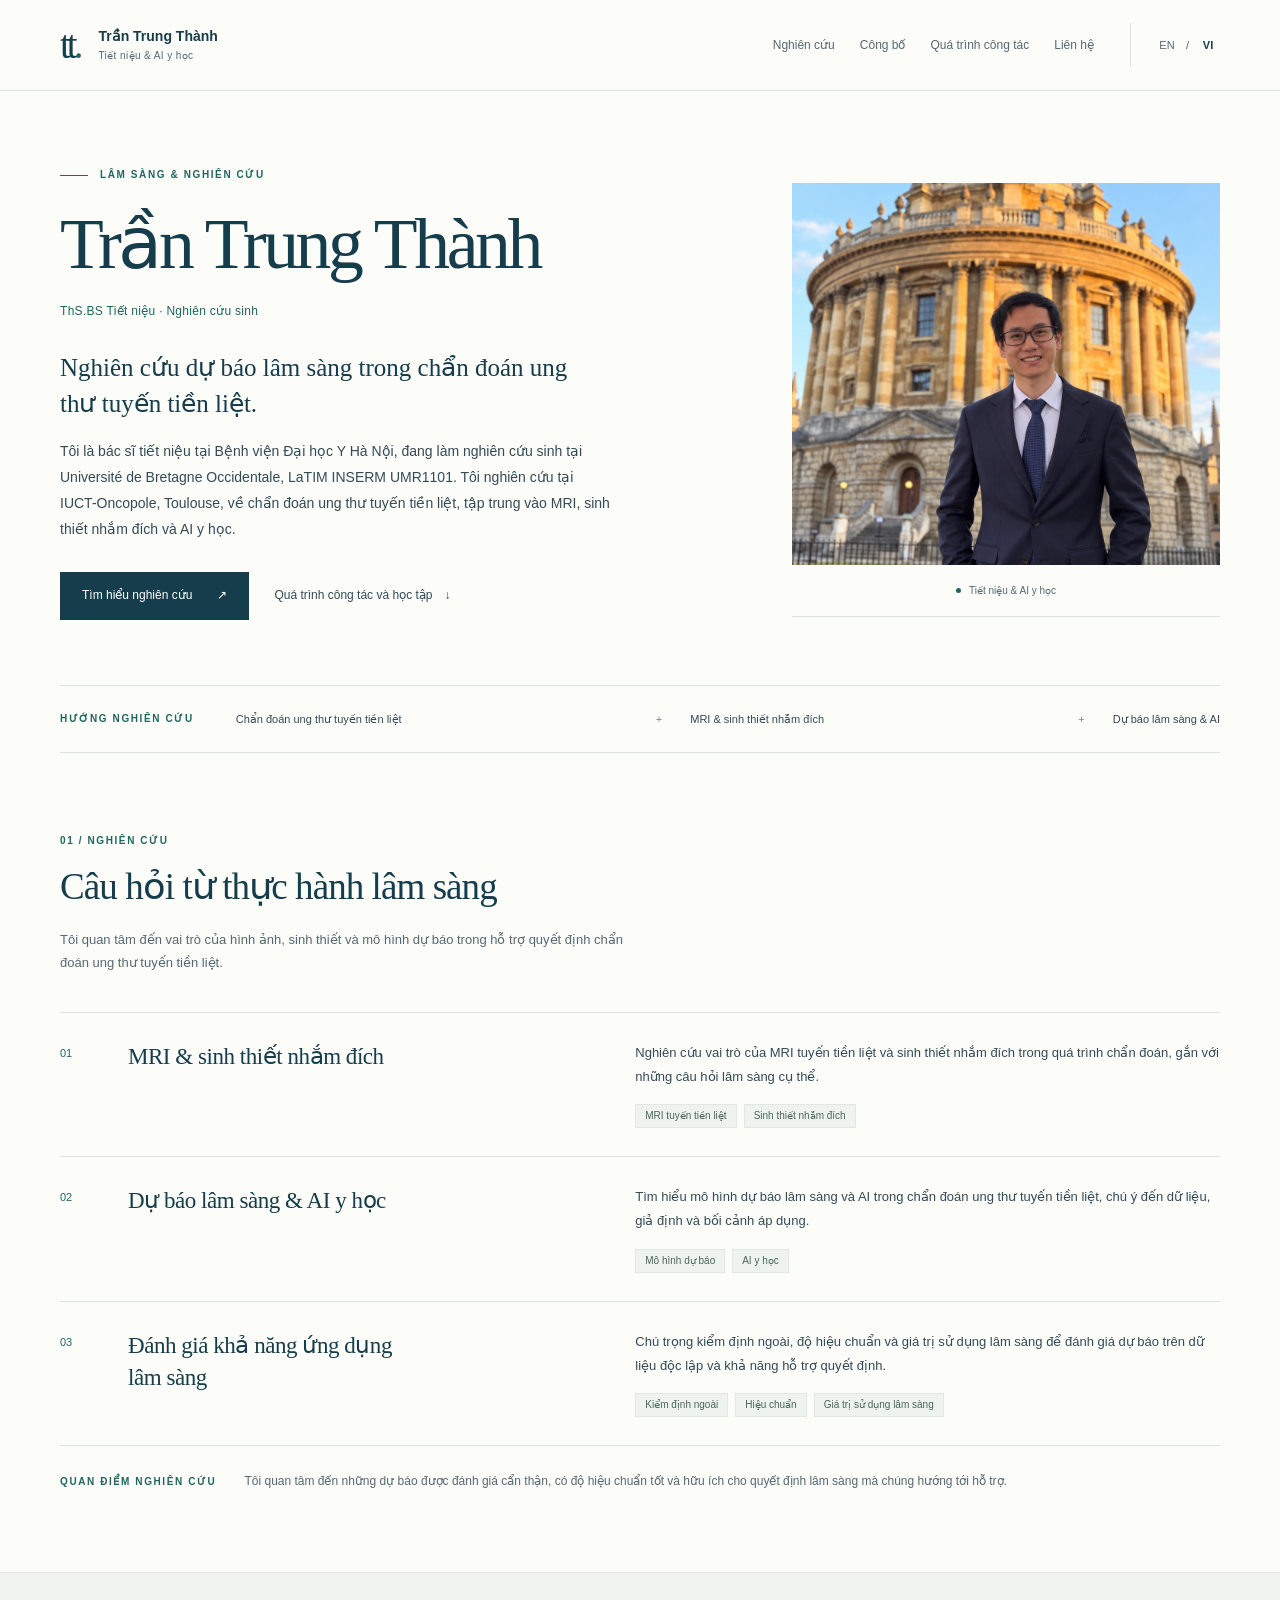
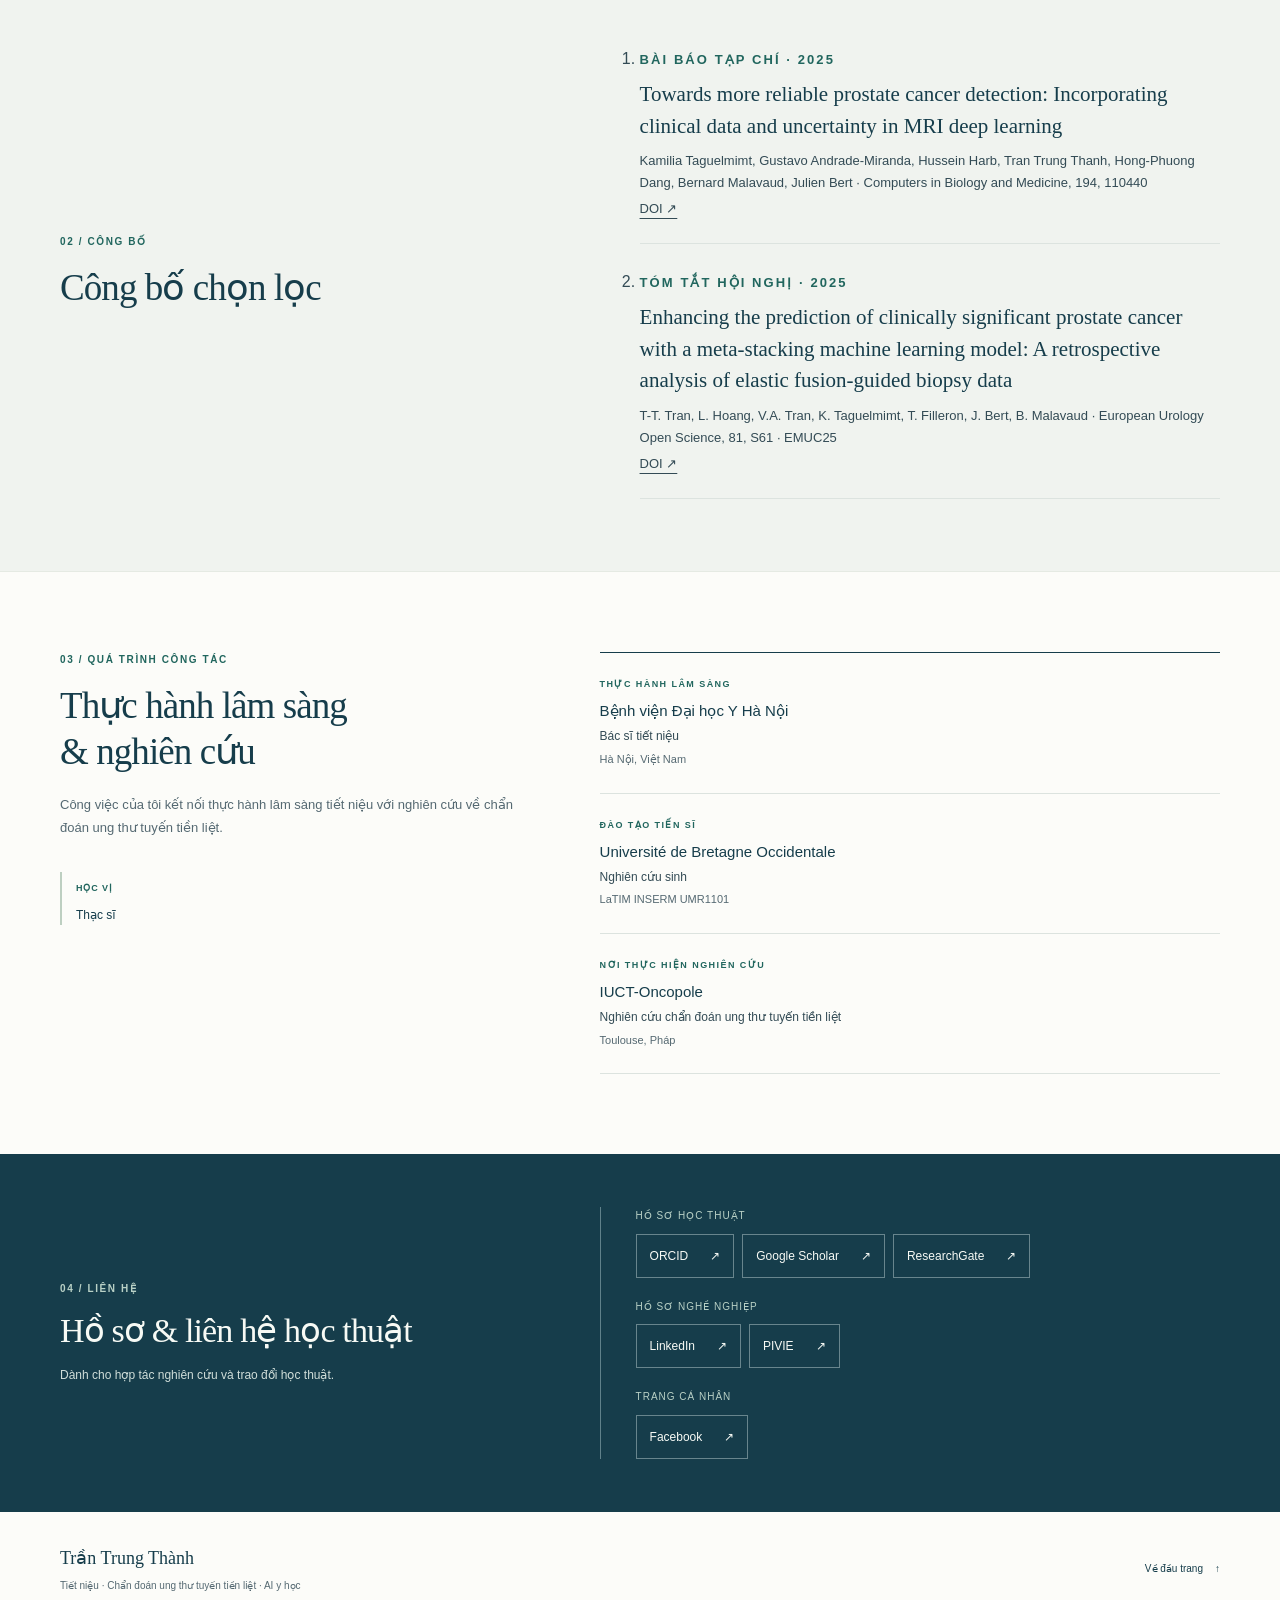
==== vi/index.html @ 00b3a968 "Publish academic profile in English and Vietnamese" ====
<!doctype html>
<html lang="vi">
<head>
  <meta charset="utf-8">
  <meta name="viewport" content="width=device-width, initial-scale=1">
  <meta name="color-scheme" content="light">
  <meta name="theme-color" content="#163d4b">
  <title>Trần Trung Thành | Tiết niệu &amp; AI y học</title>
  <meta name="description" content="Trần Trung Thành, bác sĩ tiết niệu và nghiên cứu sinh, nghiên cứu chẩn đoán ung thư tuyến tiền liệt, MRI, sinh thiết nhắm đích, mô hình dự báo và AI y học.">
  <meta name="robots" content="index, follow">
  <meta property="og:type" content="website">
  <meta property="og:title" content="Trần Trung Thành | Tiết niệu &amp; AI y học">
  <meta property="og:description" content="Trần Trung Thành, bác sĩ tiết niệu và nghiên cứu sinh, nghiên cứu chẩn đoán ung thư tuyến tiền liệt, MRI, sinh thiết nhắm đích, mô hình dự báo và AI y học.">
  <meta property="og:locale" content="vi_VN">
  <link rel="canonical" href="https://chmgyw97cg-cloud.github.io/vi/"><meta property="og:url" content="https://chmgyw97cg-cloud.github.io/vi/">
  <link rel="alternate" hreflang="en" href="https://chmgyw97cg-cloud.github.io/">
  <link rel="alternate" hreflang="vi" href="https://chmgyw97cg-cloud.github.io/vi/">
  <link rel="alternate" hreflang="x-default" href="https://chmgyw97cg-cloud.github.io/">
  <link rel="icon" type="image/svg+xml" href="../assets/favicon.svg">
  <link rel="stylesheet" href="../assets/styles.css">
  <script src="../assets/site.js" defer></script>
</head>
<body id="top">
  <a class="skip-link" href="#main">Đến nội dung chính</a>
  
  <header class="site-header">
    <div class="header-inner wrap">
      <a class="brand" href="#top" aria-label="Trần Trung Thành">
        <span class="brand-mark" aria-hidden="true">tt<span>.</span></span>
        <span class="brand-copy"><span class="brand-name">Trần Trung Thành</span><span class="brand-field">Tiết niệu &amp; AI y học</span></span>
      </a>
      <nav class="main-nav" aria-label="Điều hướng chính"><a href="#research">Nghiên cứu</a><a href="#publications">Công bố</a><a href="#background">Quá trình công tác</a><a href="#contact">Liên hệ</a></nav>
      <nav class="language-switch" aria-label="Ngôn ngữ">
        <a href="../index.html" lang="en" hreflang="en" >EN</a>
        <span aria-hidden="true">/</span>
        <a href="./index.html" lang="vi" hreflang="vi" aria-current="page">VI</a>
      </nav>
    </div>
  </header>
  <main id="main" tabindex="-1">
    <section class="hero wrap" aria-labelledby="profile-name">
      <div class="hero-copy">
        <p class="eyebrow"><span class="small-rule" aria-hidden="true"></span>LÂM SÀNG &amp; NGHIÊN CỨU</p>
        <h1 id="profile-name">Trần Trung Thành</h1>
        <p class="hero-role">ThS.BS Tiết niệu · Nghiên cứu sinh</p>
        <p class="hero-headline">Nghiên cứu dự báo lâm sàng trong chẩn đoán ung thư tuyến tiền liệt.</p>
        <p class="hero-intro">Tôi là bác sĩ tiết niệu tại Bệnh viện Đại học Y Hà Nội, đang làm nghiên cứu sinh tại Université de Bretagne Occidentale, LaTIM INSERM UMR1101. Tôi nghiên cứu tại IUCT-Oncopole, Toulouse, về chẩn đoán ung thư tuyến tiền liệt, tập trung vào MRI, sinh thiết nhắm đích và AI y học.</p>
        <div class="hero-actions">
          <a class="button button-primary" href="#research">Tìm hiểu nghiên cứu <span aria-hidden="true">↗</span></a>
          <a class="text-link" href="#background">Quá trình công tác và học tập <span aria-hidden="true">↓</span></a>
        </div>
      </div>
      <aside class="profile-panel" aria-label="Chân dung Trần Trung Thành">
        <img class="portrait-photo" src="../assets/trung-thanh-tran-portrait.jpg" alt="Chân dung Trần Trung Thành" width="600" height="536">
        <div class="profile-panel-footer"><span class="status-dot" aria-hidden="true"></span><span>Tiết niệu &amp; AI y học</span></div>
        
      </aside>
    </section>
    <div class="focus-strip wrap">
      <p class="eyebrow">HƯỚNG NGHIÊN CỨU</p>
      <ul><li>Chẩn đoán ung thư tuyến tiền liệt</li><li>MRI &amp; sinh thiết nhắm đích</li><li>Dự báo lâm sàng &amp; AI</li></ul>
    </div>
    <section class="section research-section wrap" id="research" aria-labelledby="research-title">
      <div class="section-heading">
        <p class="eyebrow">01 / NGHIÊN CỨU</p>
        <h2 id="research-title">Câu hỏi từ thực hành lâm sàng</h2>
        <p class="section-intro">Tôi quan tâm đến vai trò của hình ảnh, sinh thiết và mô hình dự báo trong hỗ trợ quyết định chẩn đoán ung thư tuyến tiền liệt.</p>
      </div>
      <div class="research-list"><article class="research-item"><span class="research-number" aria-hidden="true">01</span><h3>MRI &amp; sinh thiết nhắm đích</h3><div class="research-body"><p>Nghiên cứu vai trò của MRI tuyến tiền liệt và sinh thiết nhắm đích trong quá trình chẩn đoán, gắn với những câu hỏi lâm sàng cụ thể.</p><ul class="tags"><li>MRI tuyến tiền liệt</li><li>Sinh thiết nhắm đích</li></ul></div></article><article class="research-item"><span class="research-number" aria-hidden="true">02</span><h3>Dự báo lâm sàng &amp; AI y học</h3><div class="research-body"><p>Tìm hiểu mô hình dự báo lâm sàng và AI trong chẩn đoán ung thư tuyến tiền liệt, chú ý đến dữ liệu, giả định và bối cảnh áp dụng.</p><ul class="tags"><li>Mô hình dự báo</li><li>AI y học</li></ul></div></article><article class="research-item"><span class="research-number" aria-hidden="true">03</span><h3>Đánh giá khả năng ứng dụng lâm sàng</h3><div class="research-body"><p>Chú trọng kiểm định ngoài, độ hiệu chuẩn và giá trị sử dụng lâm sàng để đánh giá dự báo trên dữ liệu độc lập và khả năng hỗ trợ quyết định.</p><ul class="tags"><li>Kiểm định ngoài</li><li>Hiệu chuẩn</li><li>Giá trị sử dụng lâm sàng</li></ul></div></article></div>
      <div class="research-principle"><span class="eyebrow">Quan điểm nghiên cứu</span><p>Tôi quan tâm đến những dự báo được đánh giá cẩn thận, có độ hiệu chuẩn tốt và hữu ích cho quyết định lâm sàng mà chúng hướng tới hỗ trợ.</p></div>
    </section>
    <section class="publications-section" id="publications" aria-labelledby="publications-title"><div class="publications-inner wrap"><div class="section-heading"><p class="eyebrow">02 / CÔNG BỐ</p><h2 id="publications-title">Công bố chọn lọc</h2></div><ol class="publication-list"><li><p class="eyebrow">Bài báo tạp chí · 2025</p><h3>Towards more reliable prostate cancer detection: Incorporating clinical data and uncertainty in MRI deep learning</h3><p>Kamilia Taguelmimt, Gustavo Andrade-Miranda, Hussein Harb, Tran Trung Thanh, Hong-Phuong Dang, Bernard Malavaud, Julien Bert · Computers in Biology and Medicine, 194, 110440</p><a href="https://doi.org/10.1016/j.compbiomed.2025.110440">DOI ↗</a></li><li><p class="eyebrow">Tóm tắt hội nghị · 2025</p><h3>Enhancing the prediction of clinically significant prostate cancer with a meta-stacking machine learning model: A retrospective analysis of elastic fusion-guided biopsy data</h3><p>T-T. Tran, L. Hoang, V.A. Tran, K. Taguelmimt, T. Filleron, J. Bert, B. Malavaud · European Urology Open Science, 81, S61 · EMUC25</p><a href="https://doi.org/10.1016/S2666-1683(25)01492-2">DOI ↗</a></li></ol></div></section>
    <section class="section background-section wrap" id="background" aria-labelledby="background-title">
      <div class="section-heading">
        <p class="eyebrow">03 / QUÁ TRÌNH CÔNG TÁC</p>
        <h2 id="background-title">Thực hành lâm sàng &amp; nghiên cứu</h2>
        <p class="section-intro">Công việc của tôi kết nối thực hành lâm sàng tiết niệu với nghiên cứu về chẩn đoán ung thư tuyến tiền liệt.</p>
        <div class="qualification"><span class="eyebrow">Học vị</span><p>Thạc sĩ</p></div>
      </div>
      <div class="background-list"><article class="background-item"><p class="eyebrow">Thực hành lâm sàng</p><h3>Bệnh viện Đại học Y Hà Nội</h3><p class="background-role">Bác sĩ tiết niệu</p><p class="background-detail">Hà Nội, Việt Nam</p></article><article class="background-item"><p class="eyebrow">Đào tạo tiến sĩ</p><h3>Université de Bretagne Occidentale</h3><p class="background-role">Nghiên cứu sinh</p><p class="background-detail">LaTIM INSERM UMR1101</p></article><article class="background-item"><p class="eyebrow">Nơi thực hiện nghiên cứu</p><h3>IUCT-Oncopole</h3><p class="background-role">Nghiên cứu chẩn đoán ung thư tuyến tiền liệt</p><p class="background-detail">Toulouse, Pháp</p></article></div>
      
    </section>
    <section class="contact-section" id="contact" aria-labelledby="contact-title"><div class="contact-inner wrap"><div><p class="eyebrow">04 / LIÊN HỆ</p><h2 id="contact-title">Hồ sơ &amp; liên hệ học thuật</h2><p class="contact-intro">Dành cho hợp tác nghiên cứu và trao đổi học thuật.</p></div><div class="contact-content"><div class="profile-group"><p class="contact-label">Hồ sơ học thuật</p><ul class="profile-links"><li><a href="https://orcid.org/0000-0001-6685-1658" target="_blank" rel="noopener noreferrer" aria-label="ORCID (mở trong thẻ mới)"><span>ORCID</span><span aria-hidden="true">↗</span></a></li><li><a href="https://scholar.google.com/citations?user=FmFEIpkAAAAJ&amp;hl=vi" target="_blank" rel="noopener noreferrer" aria-label="Google Scholar (mở trong thẻ mới)"><span>Google Scholar</span><span aria-hidden="true">↗</span></a></li><li><a href="https://www.researchgate.net/profile/Trung-Thanh-Tran-2" target="_blank" rel="noopener noreferrer" aria-label="ResearchGate (mở trong thẻ mới)"><span>ResearchGate</span><span aria-hidden="true">↗</span></a></li></ul></div><div class="profile-group"><p class="contact-label">Hồ sơ nghề nghiệp</p><ul class="profile-links"><li><a href="https://www.linkedin.com/in/trung-thanh-tran-47277a79" target="_blank" rel="noopener noreferrer" aria-label="LinkedIn (mở trong thẻ mới)"><span>LinkedIn</span><span aria-hidden="true">↗</span></a></li><li><a href="https://pivie.com.vn/bs-tran-trung-thanh.htm" target="_blank" rel="noopener noreferrer" aria-label="PIVIE (mở trong thẻ mới)"><span>PIVIE</span><span aria-hidden="true">↗</span></a></li></ul></div><div class="profile-group"><p class="contact-label">Trang cá nhân</p><ul class="profile-links"><li><a href="https://www.facebook.com/tran.t.thanh.16/" target="_blank" rel="noopener noreferrer" aria-label="Facebook (mở trong thẻ mới)"><span>Facebook</span><span aria-hidden="true">↗</span></a></li></ul></div></div></div></section>
  </main>
  <footer class="site-footer wrap">
    <div><p class="footer-name">Trần Trung Thành</p><p class="footer-description">Tiết niệu · Chẩn đoán ung thư tuyến tiền liệt · AI y học</p></div>
    <div class="footer-end"><a class="back-to-top" href="#top">Về đầu trang <span aria-hidden="true">↑</span></a></div>
  </footer>
</body>
</html>
---- assets/styles.css ----
@charset "UTF-8";

:root {
  --ink: #163d4b;
  --text: #334b55;
  --muted: #556972;
  --accent: #21665e;
  --paper: #fcfcf9;
  --mist: #eff3ef;
  --line: #dce3df;
  --serif: Georgia, "Times New Roman", serif;
  --sans: -apple-system, BlinkMacSystemFont, "Segoe UI", Arial, sans-serif;
  --wrap: 1160px;
}

*, *::before, *::after { box-sizing: border-box; }
html { scroll-behavior: smooth; scroll-padding-top: 112px; }
body { margin: 0; background: var(--paper); color: var(--text); font: 16px/1.7 var(--sans); -webkit-font-smoothing: antialiased; }
a { color: inherit; text-underline-offset: 5px; }
a:hover { color: var(--accent); }
button, a { -webkit-tap-highlight-color: transparent; }
a:focus-visible, button:focus-visible, [tabindex]:focus-visible { outline: 3px solid #a06016; outline-offset: 5px; border-radius: 2px; }
::selection { background: #d6e5dd; color: var(--ink); }
img { display: block; width: 100%; height: auto; }
ul { margin: 0; padding: 0; list-style: none; }
h1, h2, h3, p, figure { margin: 0; }
h1, h2, h3 { color: var(--ink); font-weight: 400; }
.wrap { width: min(calc(100% - 96px), var(--wrap)); margin-inline: auto; }
.skip-link { position: fixed; top: 12px; left: 16px; z-index: 20; transform: translateY(-180%); padding: 10px 18px; background: var(--ink); color: #fff; }
.skip-link:focus { transform: translateY(0); }
.draft-banner { display: flex; justify-content: center; align-items: center; flex-wrap: wrap; gap: 4px 14px; padding: 7px 24px; background: #eaf0eb; color: #40564d; font-size: 11px; line-height: 1.6; letter-spacing: .025em; text-align: center; }
.draft-banner strong { font-size: 10px; letter-spacing: .1em; text-transform: uppercase; }
.draft-banner strong::before { content: ""; display: inline-block; width: 5px; height: 5px; margin-right: 8px; border-radius: 50%; background: #557866; vertical-align: 2px; }
.site-header { position: sticky; top: 0; z-index: 10; border-bottom: 1px solid var(--line); background: rgb(252 252 249 / 97%); }
.header-inner { display: flex; align-items: center; min-height: 90px; gap: 36px; }
.brand { display: inline-flex; align-items: center; gap: 14px; margin-right: auto; text-decoration: none; }
.brand-mark { font: 39px/.95 var(--serif); letter-spacing: -4px; color: var(--ink); padding-right: 5px; }
.brand-mark span { color: var(--accent); }
.brand-copy { display: flex; flex-direction: column; }
.brand-name { color: var(--ink); font-size: 14px; font-weight: 600; line-height: 1.5; }
.brand-field { color: var(--muted); font-size: 10px; letter-spacing: .04em; }
.main-nav { display: flex; align-items: center; gap: 25px; }
.main-nav a { padding-block: 12px; text-decoration: none; font-size: 12px; color: var(--muted); }
.main-nav a:hover, .main-nav a[aria-current] { color: var(--ink); text-decoration: underline; text-decoration-color: var(--accent); text-decoration-thickness: 2px; text-underline-offset: 8px; }
.language-switch { display: flex; align-items: center; gap: 7px; padding-left: 24px; border-left: 1px solid var(--line); font-size: 11px; color: var(--muted); }
.language-switch a { display: inline-flex; align-items: center; min-width: 24px; min-height: 44px; justify-content: center; text-decoration: none; }
.language-switch a[aria-current] { color: var(--ink); font-weight: 700; }
.language-switch a:hover { text-decoration: underline; }
.hero { display: grid; grid-template-columns: 1.5fr 1fr; gap: 90px; align-items: center; padding-top: 76px; padding-bottom: 65px; }
.eyebrow { font-size: 10px; line-height: 1.6; font-weight: 600; letter-spacing: .16em; text-transform: uppercase; color: var(--accent); }
.hero .eyebrow { display: flex; align-items: center; gap: 12px; }
.small-rule { display: inline-block; width: 28px; height: 1px; background: var(--accent); }
h1 { font-family: var(--serif); font-size: clamp(48px, 5.6vw, 76px); line-height: 1.16; letter-spacing: -.047em; margin-top: 20px; max-width: 620px; }
.hero-role { margin-top: 15px; font-size: 12px; font-weight: 500; color: var(--accent); letter-spacing: .025em; }
.hero-headline { margin-top: 28px; color: var(--ink); font: 25px/1.45 var(--serif); max-width: 510px; }
.hero-intro { margin-top: 17px; max-width: 550px; font-size: 14px; line-height: 1.85; }
.hero-actions { display: flex; flex-wrap: wrap; align-items: center; gap: 18px 25px; margin-top: 29px; }
.button { display: inline-flex; align-items: center; justify-content: center; gap: 25px; min-height: 48px; padding: 10px 21px; text-decoration: none; font-size: 12px; font-weight: 500; border: 1px solid var(--ink); }
.button-primary { color: #fff; background: var(--ink); }
.button-primary:hover { color: #fff; background: #245363; }
.text-link { display: inline-flex; align-items: center; gap: 12px; min-height: 44px; font-size: 12px; text-decoration: none; }
.text-link:hover { text-decoration: underline; }
.profile-panel { align-self: center; position: relative; padding-top: 14px; }
.portrait-placeholder { display: flex; min-height: 344px; flex-direction: column; justify-content: center; align-items: center; position: relative; background: #edf1eb; border: 1px solid #e2e8df; text-align: center; padding: 34px 30px; }
.portrait-placeholder::before, .portrait-placeholder::after { content: ""; position: absolute; width: 32px; height: 32px; border-color: #b8c8bd; border-style: solid; }
.portrait-placeholder::before { top: 19px; left: 19px; border-width: 1px 0 0 1px; }
.portrait-placeholder::after { bottom: 19px; right: 19px; border-width: 0 1px 1px 0; }
.portrait-initials { color: #526b5c; font: italic 66px/1.1 var(--serif); letter-spacing: -7px; margin: 15px 0 31px; padding-right: 7px; }
.portrait-title { color: #52665a; font-size: 11px; letter-spacing: .06em; }
.portrait-note { max-width: 220px; font-size: 10px; color: #596e60; line-height: 1.7; margin-top: 6px; }
.portrait-photo { width: 100%; aspect-ratio: 1.12; object-fit: cover; object-position: 50% 80%; }
.profile-panel-footer { display: flex; align-items: center; justify-content: center; gap: 8px; border-bottom: 1px solid var(--line); padding: 17px 8px; font-size: 10px; color: var(--muted); }
.status-dot { height: 5px; width: 5px; background: var(--accent); border-radius: 50%; flex-shrink: 0; }
.cv-status { text-align: center; color: var(--muted); font-size: 10px; margin-top: 13px; }
.cv-download { display: flex; justify-content: center; font-size: 12px; padding: 12px; }
.focus-strip { display: flex; align-items: center; gap: 42px; padding-block: 24px; border-top: 1px solid var(--line); border-bottom: 1px solid var(--line); }
.focus-strip > p { flex-shrink: 0; }
.focus-strip ul { display: flex; flex: 1; justify-content: space-between; align-items: center; gap: 20px; }
.focus-strip li { font-size: 11px; color: var(--text); }
.focus-strip li + li::before { content: "+"; color: #758d83; margin-right: 28px; font-weight: 400; }
.section { padding-top: 80px; padding-bottom: 80px; }
.section-heading h2 { font: 37px/1.25 var(--serif); letter-spacing: -.025em; margin-top: 15px; max-width: 530px; }
.section-intro { margin-top: 17px; font-size: 13px; line-height: 1.8; max-width: 580px; color: var(--muted); }
.research-list { margin-top: 38px; border-top: 1px solid var(--line); }
.research-item { display: grid; grid-template-columns: 48px 1fr 1.2fr; gap: 20px; border-bottom: 1px solid var(--line); padding: 28px 0; }
.research-number { color: var(--accent); font-size: 11px; font-weight: 500; padding-top: 3px; }
.research-item h3 { font: 23px/1.4 var(--serif); letter-spacing: -.02em; max-width: 275px; }
.research-item p { font-size: 13px; line-height: 1.85; }
.tags { display: flex; flex-wrap: wrap; gap: 7px; margin-top: 15px; }
.tags li { color: #4a665a; background: var(--mist); border: 1px solid #e1e8e1; padding: 3px 9px; font-size: 10px; line-height: 1.6; }
.research-principle { display: flex; gap: 28px; align-items: baseline; padding-top: 25px; }
.research-principle span { flex-shrink: 0; }
.research-principle p { color: var(--muted); font-size: 12px; line-height: 1.8; }
.publications-section { background: #f0f3ef; border-top: 1px solid #e5eae3; border-bottom: 1px solid #e5eae3; }
.publications-inner { display: grid; grid-template-columns: 1fr 1.35fr; gap: 80px; padding-block: 56px; align-items: center; }
.publication-pending { border-left: 1px solid #cbd6cd; padding-left: 35px; }
.publication-pending h3 { font-size: 14px; font-weight: 600; }
.publication-pending p { color: #52655a; font-size: 12px; margin-top: 11px; line-height: 1.85; }
.publication-pending .publication-note { font-size: 10px; margin-top: 12px; color: #52655a; }
.publication-list { display: flex; flex-direction: column; gap: 24px; }
.publication-list li { border-bottom: 1px solid var(--line); padding-bottom: 22px; }
.publication-list h3 { font: 21px/1.5 var(--serif); margin: 8px 0; }
.publication-list p, .publication-list a { font-size: 13px; }
.background-section { display: grid; grid-template-columns: 1fr 1.35fr; gap: 80px; }
.background-section .section-heading h2 { max-width: 300px; }
.qualification { margin-top: 33px; padding-left: 14px; border-left: 2px solid #bdcfc1; }
.qualification .eyebrow { font-size: 9px; letter-spacing: .1em; }
.qualification p { color: var(--ink); margin-top: 5px; font-size: 12px; }
.background-item { border-top: 1px solid var(--line); padding: 24px 0; }
.background-item:first-child { border-top-color: var(--ink); }
.background-item:last-child { border-bottom: 1px solid var(--line); }
.background-item .eyebrow { font-size: 9px; }
.background-item h3 { font-size: 15px; font-weight: 500; line-height: 1.6; margin-top: 8px; }
.background-role { font-size: 12px; color: var(--text); margin-top: 3px; }
.background-detail { font-size: 11px; color: var(--muted); margin-top: 3px; }
.contact-section { background: var(--ink); color: #e0e9e6; }
.contact-inner { display: grid; grid-template-columns: 1fr 1.35fr; gap: 80px; padding-block: 53px; align-items: center; }
.contact-section .eyebrow { color: #b9d1c6; }
.contact-section h2 { color: #f7faf5; font: 34px/1.3 var(--serif); letter-spacing: -.025em; margin-top: 12px; }
.contact-section .contact-intro { margin-top: 12px; font-size: 12px; color: #d0ded9; }
.contact-content { padding-left: 35px; border-left: 1px solid #60818a; font-size: 13px; line-height: 1.85; }
.contact-content a { color: #f7faf5; }
.contact-content a:hover { color: #fff; text-decoration-thickness: 2px; }
.contact-content ul { display: flex; flex-wrap: wrap; gap: 15px; margin-top: 12px; }
.profile-group + .profile-group { margin-top: 20px; }
.contact-content .profile-links { gap: 8px; margin-top: 6px; }
.profile-links a { display: inline-flex; align-items: center; justify-content: space-between; gap: 22px; min-height: 44px; padding: 7px 13px; border: 1px solid #68858d; font-size: 12px; text-decoration: none; }
.profile-links a:hover { background: #285261; }
.education-section { grid-column: 1 / -1; display: grid; grid-template-columns: 1fr 1.35fr; gap: 80px; border-top: 1px solid var(--line); padding-top: 34px; }
.education-section h3 { font: 25px/1.4 var(--serif); }
.education-note { margin-top: 10px; max-width: 300px; color: var(--muted); font-size: 11px; }
.education-list li { display: grid; grid-template-columns: 90px 1fr; gap: 15px; padding: 0 0 21px; }
.education-list li:last-child { padding-bottom: 0; }
.education-period { color: var(--accent); font-size: 11px; padding-top: 2px; }
.education-list h4 { margin: 0; color: var(--ink); font: 500 13px/1.7 var(--sans); }
.education-list p { margin-top: 3px; font-size: 11px; color: var(--muted); }
@media (max-width: 1060px) { .education-section { gap: 50px; } }
@media (max-width: 800px) { .education-section { gap: 30px; } }
@media (max-width: 600px) {
  .education-section { grid-template-columns: 1fr; gap: 22px; padding-top: 28px; }
  .education-note { max-width: none; }
  .education-list li { grid-template-columns: 78px 1fr; gap: 12px; }
  .education-period, .education-list p { font-size: 10px; }
  .contact-content .profile-links { gap: 7px; }
}
.contact-label { color: #b9d1c6; font-size: 10px; text-transform: uppercase; letter-spacing: .1em; margin-bottom: 8px; }
.site-footer { display: flex; justify-content: space-between; gap: 24px; align-items: center; padding-block: 32px; }
.footer-name { color: var(--ink); font: 18px/1.6 var(--serif); }
.footer-description { font-size: 10px; color: var(--muted); margin-top: 4px; }
.footer-end { text-align: right; }
.footer-draft { color: var(--muted); font-size: 10px; }
.back-to-top { display: inline-flex; align-items: center; min-height: 44px; gap: 12px; color: var(--ink); font-size: 10px; text-decoration: none; }
.back-to-top:hover { text-decoration: underline; }

@media (min-width: 1450px) { .hero { padding-top: 90px; padding-bottom: 80px; } }
@media (max-width: 1060px) {
  .wrap { width: calc(100% - 64px); }
  .header-inner { gap: 22px; }
  .main-nav { gap: 18px; }
  .brand-field { font-size: 9px; }
  .hero { gap: 48px; grid-template-columns: 1.4fr 1fr; }
  h1 { font-size: 60px; }
  .focus-strip { gap: 22px; }
  .focus-strip li + li::before { margin-right: 16px; }
  .publications-inner, .background-section, .contact-inner { gap: 50px; }
}
@media (max-width: 800px) {
  html { scroll-padding-top: 142px; }
  .header-inner { flex-wrap: wrap; gap: 0 20px; padding-top: 15px; min-height: 110px; }
  .brand { flex: 1; }
  .main-nav { order: 3; flex: 1 0 100%; justify-content: space-between; gap: 12px; padding-block: 5px 0; }
  .main-nav a { font-size: 12px; min-height: 44px; }
  .language-switch { padding-left: 18px; }
  .hero { gap: 34px; padding-top: 50px; padding-bottom: 45px; }
  h1 { font-size: 53px; }
  .hero-headline { font-size: 22px; }
  .hero-intro { font-size: 13px; }
  .portrait-placeholder { min-height: 300px; padding: 25px 20px; }
  .hero-actions { gap: 10px 16px; }
  .button { gap: 18px; padding-inline: 16px; }
  .text-link { font-size: 11px; }
  .focus-strip { display: block; }
  .focus-strip ul { margin-top: 12px; justify-content: flex-start; gap: 15px; flex-wrap: wrap; }
  .focus-strip li + li::before { margin-right: 15px; }
  .section { padding-block: 60px; }
  .research-item { grid-template-columns: 26px 1fr 1.15fr; gap: 15px; }
  .research-item h3 { font-size: 20px; }
  .publications-inner, .background-section, .contact-inner { gap: 30px; }
  .section-heading h2 { font-size: 32px; }
  .publication-pending, .contact-content { padding-left: 25px; }
  .contact-section h2 { font-size: 30px; }
}
@media (max-width: 600px) {
  .wrap { width: calc(100% - 40px); }
  .draft-banner { gap: 1px 10px; padding: 6px 20px; font-size: 9px; }
  .draft-banner strong { font-size: 9px; }
  .brand-name { font-size: 12px; }
  .brand-mark { font-size: 35px; }
  .brand { gap: 11px; }
  .brand-field { font-size: 9px; }
  .main-nav { gap: 8px; }
  .main-nav a { font-size: 11px; }
  .language-switch { padding-left: 12px; font-size: 10px; gap: 4px; }
  .hero { grid-template-columns: 1fr; gap: 35px; padding-top: 38px; padding-bottom: 33px; }
  .eyebrow { font-size: 9px; }
  h1 { font-size: clamp(42px, 12vw, 62px); line-height: 1.18; letter-spacing: -.045em; margin-top: 16px; }
  .hero-role { font-size: 11px; margin-top: 12px; }
  .hero-headline { font-size: 24px; margin-top: 23px; }
  .hero-intro { font-size: 13px; line-height: 1.85; margin-top: 14px; }
  .hero-actions { margin-top: 23px; gap: 10px 20px; }
  .profile-panel { padding-top: 0; }
  .portrait-placeholder { min-height: 195px; padding: 20px; }
  .portrait-initials { font-size: 46px; margin: 0 0 17px; letter-spacing: -5px; }
  .portrait-note { max-width: 250px; }
  .profile-panel-footer { padding-block: 12px; }
  .cv-status { margin-top: 10px; }
  .focus-strip { padding-block: 20px; }
  .focus-strip ul { display: grid; gap: 7px; }
  .focus-strip li { font-size: 11px; }
  .focus-strip li + li::before { content: none; }
  .focus-strip li::before { content: ""; display: inline-block; height: 3px; width: 3px; background: var(--accent); border-radius: 50%; margin-right: 10px; vertical-align: middle; }
  .section { padding-block: 46px; }
  .section-heading h2 { font-size: 32px; margin-top: 12px; }
  .section-intro { margin-top: 13px; font-size: 12px; }
  .research-list { margin-top: 27px; }
  .research-item { grid-template-columns: 24px 1fr; padding-block: 24px; gap: 11px; }
  .research-item h3 { max-width: none; font-size: 22px; }
  .research-body { grid-column: 2; }
  .research-item p { font-size: 12px; }
  .tags { gap: 6px; margin-top: 11px; }
  .tags li { font-size: 9px; }
  .research-principle { display: block; padding-top: 21px; }
  .research-principle p { margin-top: 9px; font-size: 11px; }
  .publications-inner, .background-section, .contact-inner { grid-template-columns: 1fr; gap: 25px; }
  .publications-inner { padding-block: 37px; }
  .publication-pending { padding-left: 19px; }
  .publication-pending h3 { font-size: 13px; }
  .publication-pending p { font-size: 12px; }
  .background-section .section-heading h2 { max-width: none; }
  .qualification { margin-top: 21px; }
  .background-item { padding-block: 20px; }
  .background-item h3 { font-size: 14px; }
  .contact-inner { padding-block: 36px; }
  .contact-section h2 { font-size: 32px; }
  .contact-content { padding-left: 19px; font-size: 12px; }
  .site-footer { align-items: flex-start; flex-direction: column; padding-block: 27px; gap: 14px; }
  .footer-end { display: flex; width: 100%; justify-content: space-between; align-items: center; gap: 12px; text-align: left; }
  .footer-name { font-size: 18px; }
  .footer-description { font-size: 9px; }
}
@media (prefers-reduced-motion: reduce) {
  html { scroll-behavior: auto; }
  *, *::before, *::after { animation: none !important; transition: none !important; }
}
@media print {
  .draft-banner, .site-header, .hero-actions, .back-to-top { display: none; }
  .wrap { width: 100%; }
  body { background: white; color: #111; font-size: 11pt; }
  .hero, .section { padding-block: 20px; }
  .contact-section { background: #fff; color: #111; border-top: 1px solid #ccc; }
  .contact-section h2, .contact-section .eyebrow, .contact-section p, .contact-section a { color: #111; }
  .profile-panel { break-inside: avoid; }
  h2, h3 { break-after: avoid; }
}
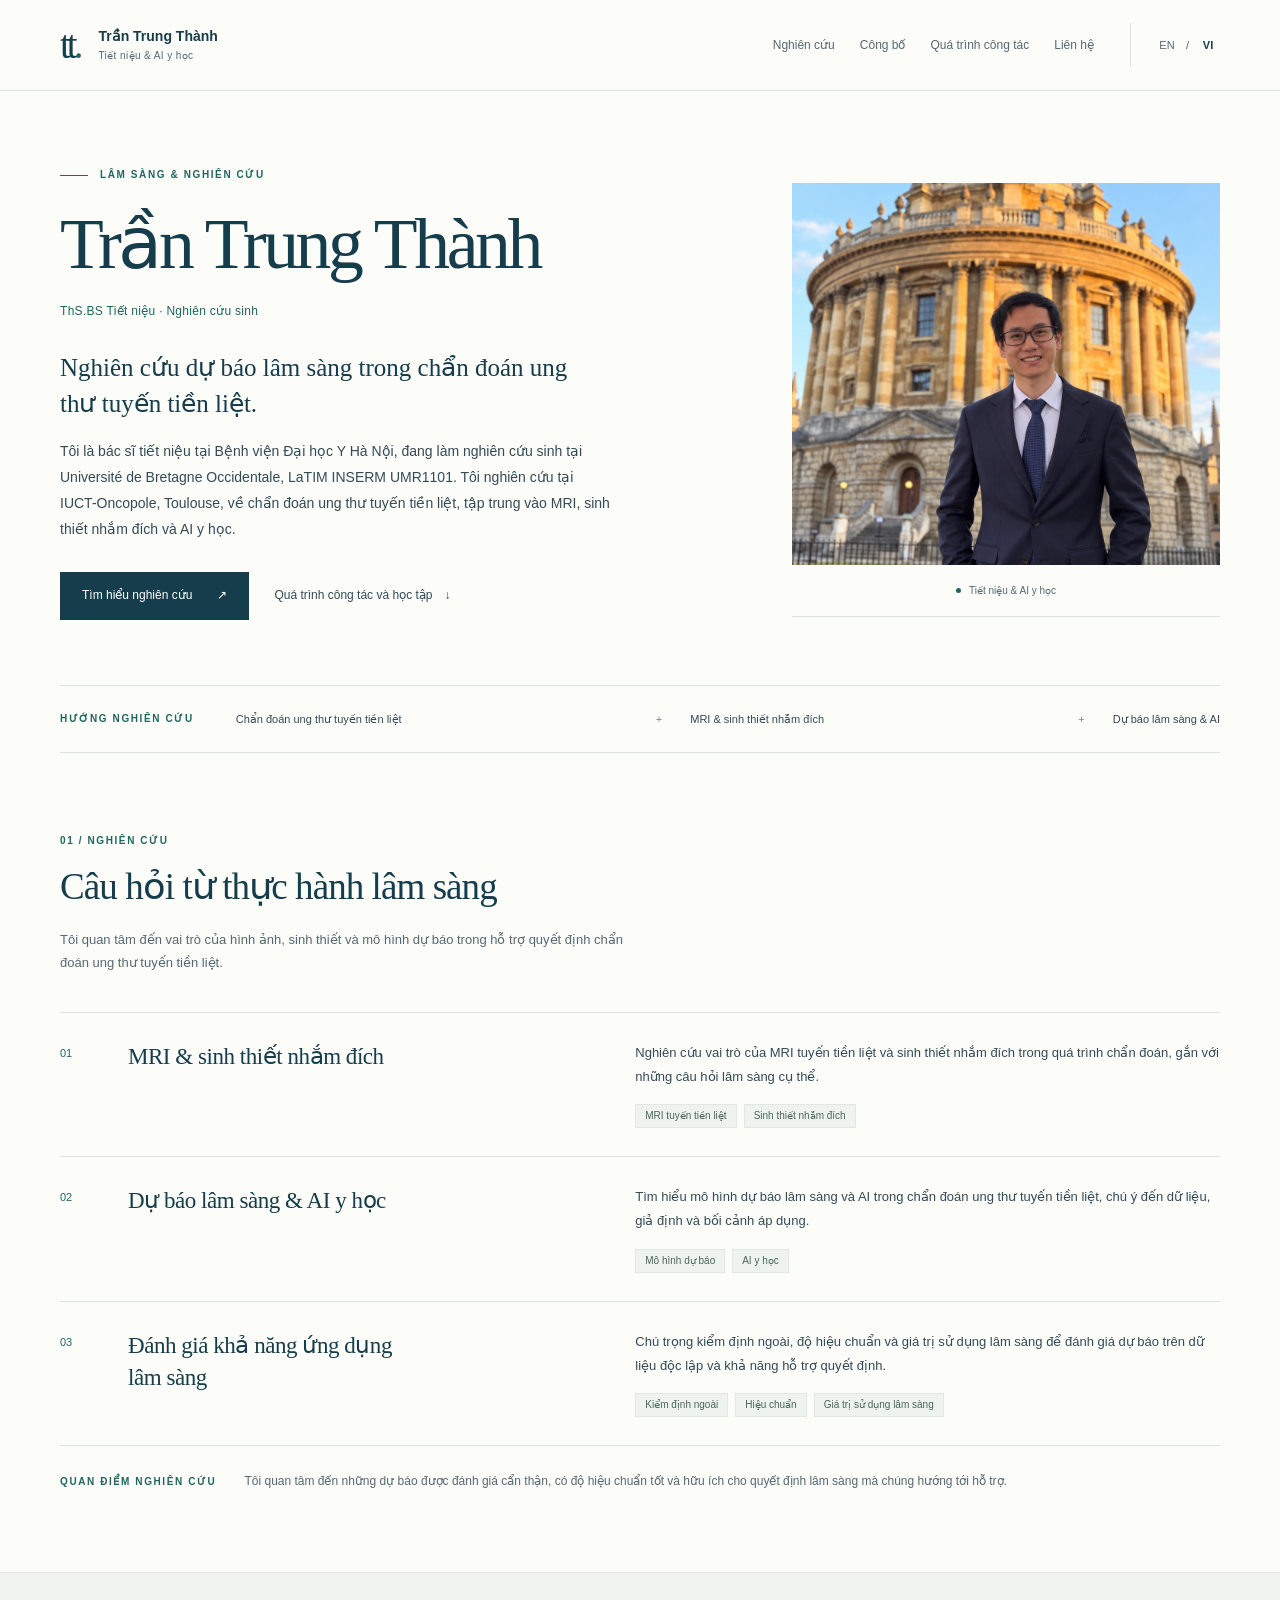
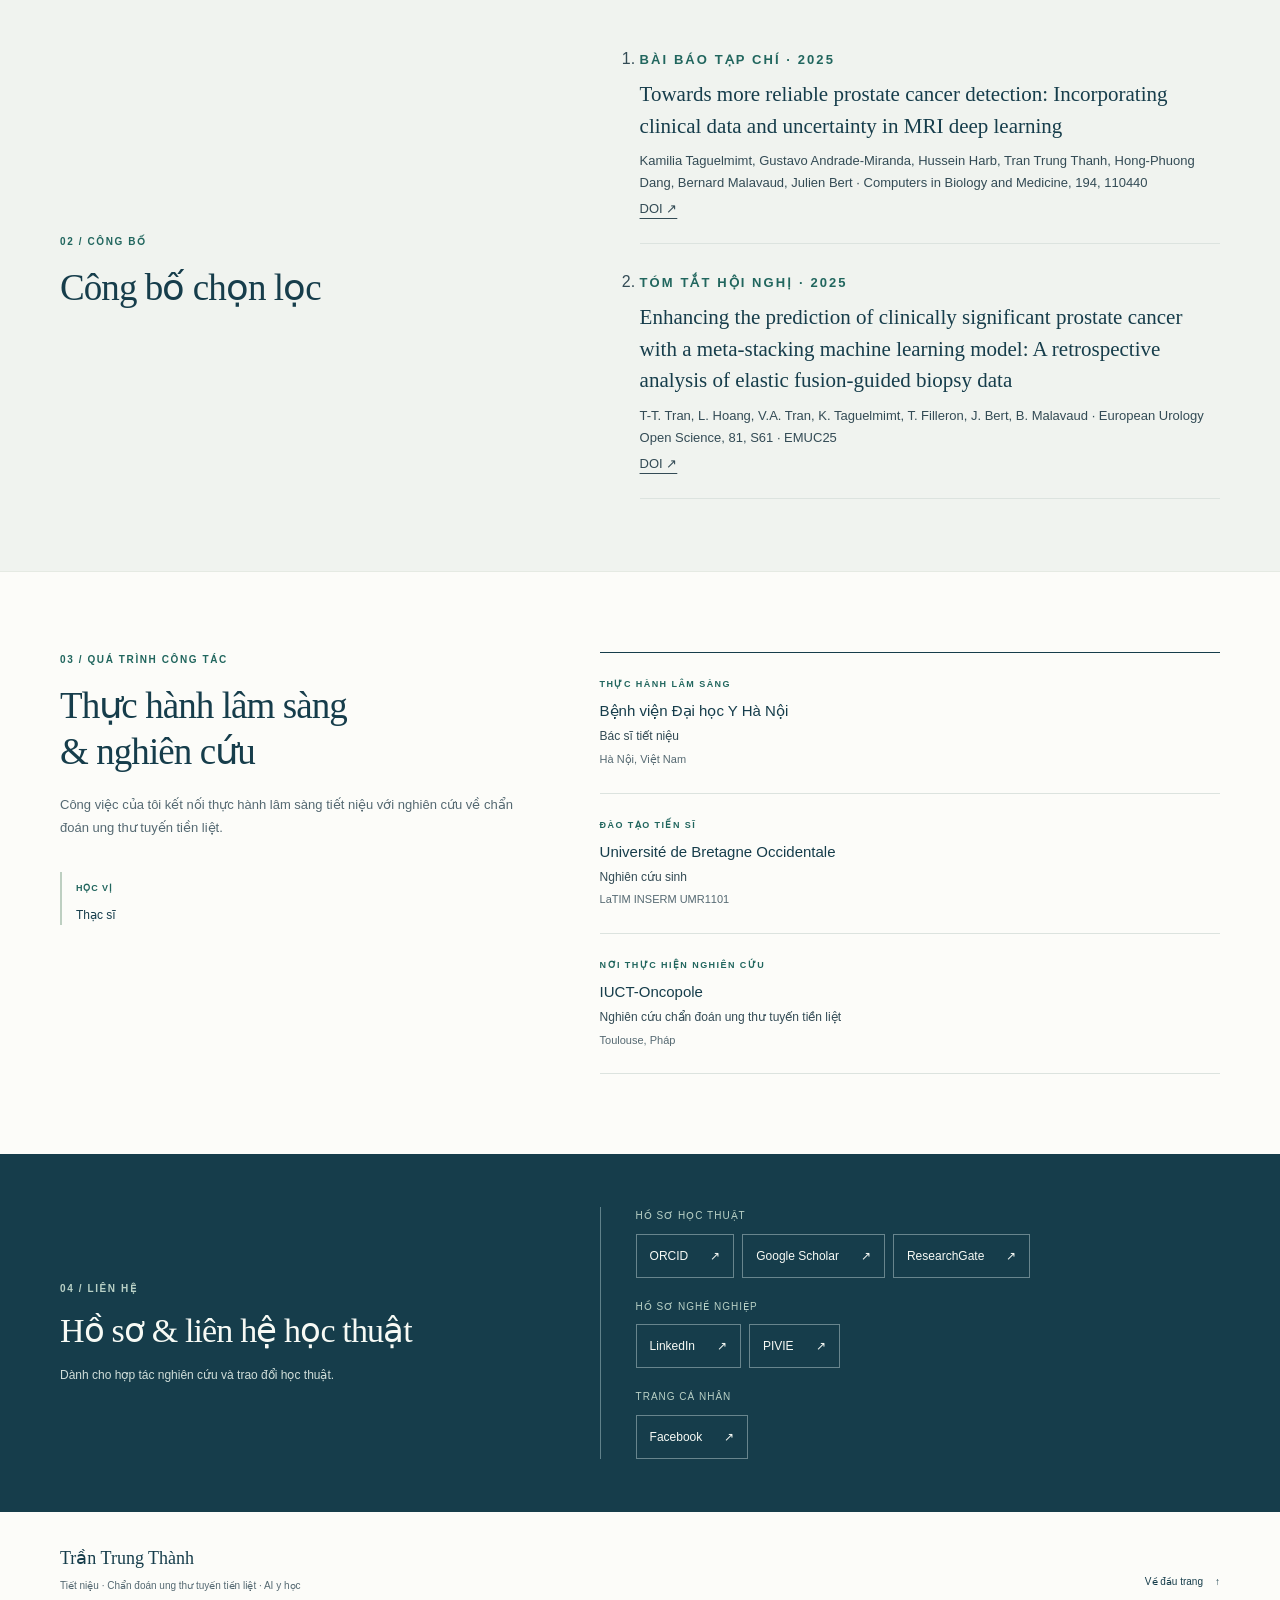
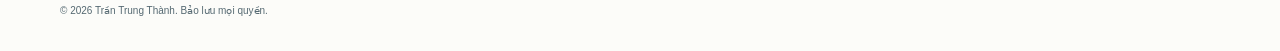
==== commit bce6743b: "Add bilingual copyright notices to the website footer" ====
--- a/vi/index.html
+++ b/vi/index.html
@@ -5,17 +5,53 @@
   <meta name="viewport" content="width=device-width, initial-scale=1">
   <meta name="color-scheme" content="light">
   <meta name="theme-color" content="#163d4b">
-  <title>Trần Trung Thành | Tiết niệu &amp; AI y học</title>
-  <meta name="description" content="Trần Trung Thành, bác sĩ tiết niệu và nghiên cứu sinh, nghiên cứu chẩn đoán ung thư tuyến tiền liệt, MRI, sinh thiết nhắm đích, mô hình dự báo và AI y học.">
+  <title>Trần Trung Thành | Tiết niệu &amp; AI y học | Đại học Y Hà Nội</title>
+  <meta name="description" content="Website của Trần Trung Thành, bác sĩ tiết niệu tại Bệnh viện Đại học Y Hà Nội, nghiên cứu chẩn đoán ung thư tuyến tiền liệt, dự báo lâm sàng và AI y học.">
+  <meta name="google-site-verification" content="Kh9nS4qVPlRxpfFyw41eTKEx45ncG8dViw7gFX5GUJo" />
   <meta name="robots" content="index, follow">
   <meta property="og:type" content="website">
-  <meta property="og:title" content="Trần Trung Thành | Tiết niệu &amp; AI y học">
-  <meta property="og:description" content="Trần Trung Thành, bác sĩ tiết niệu và nghiên cứu sinh, nghiên cứu chẩn đoán ung thư tuyến tiền liệt, MRI, sinh thiết nhắm đích, mô hình dự báo và AI y học.">
+  <meta property="og:title" content="Trần Trung Thành | Tiết niệu &amp; AI y học | Đại học Y Hà Nội">
+  <meta property="og:description" content="Website của Trần Trung Thành, bác sĩ tiết niệu tại Bệnh viện Đại học Y Hà Nội, nghiên cứu chẩn đoán ung thư tuyến tiền liệt, dự báo lâm sàng và AI y học.">
   <meta property="og:locale" content="vi_VN">
-  <link rel="canonical" href="https://chmgyw97cg-cloud.github.io/vi/"><meta property="og:url" content="https://chmgyw97cg-cloud.github.io/vi/">
-  <link rel="alternate" hreflang="en" href="https://chmgyw97cg-cloud.github.io/">
-  <link rel="alternate" hreflang="vi" href="https://chmgyw97cg-cloud.github.io/vi/">
-  <link rel="alternate" hreflang="x-default" href="https://chmgyw97cg-cloud.github.io/">
+  <link rel="canonical" href="https://drtrungthanhtran.github.io/vi/"><meta property="og:url" content="https://drtrungthanhtran.github.io/vi/">
+  <link rel="alternate" hreflang="en" href="https://drtrungthanhtran.github.io/">
+  <link rel="alternate" hreflang="vi" href="https://drtrungthanhtran.github.io/vi/">
+  <link rel="alternate" hreflang="x-default" href="https://drtrungthanhtran.github.io/">
+  <script type="application/ld+json">
+{
+  "@context": "https://schema.org",
+  "@type": "ProfilePage",
+  "@id": "https://drtrungthanhtran.github.io/vi/#profile",
+  "url": "https://drtrungthanhtran.github.io/vi/",
+  "name": "Trần Trung Thành | Tiết niệu \u0026 AI y học | Đại học Y Hà Nội",
+  "inLanguage": "vi",
+  "mainEntity": {
+    "@type": "Person",
+    "@id": "https://drtrungthanhtran.github.io/#person",
+    "name": "Trần Trung Thành",
+    "alternateName": [
+      "Trung Thanh Tran",
+      "Tran Trung Thanh"
+    ],
+    "url": "https://drtrungthanhtran.github.io/",
+    "description": "Tôi là bác sĩ tiết niệu tại Bệnh viện Đại học Y Hà Nội, đang làm nghiên cứu sinh tại Université de Bretagne Occidentale, LaTIM INSERM UMR1101. Tôi nghiên cứu tại IUCT-Oncopole, Toulouse, về chẩn đoán ung thư tuyến tiền liệt, tập trung vào MRI, sinh thiết nhắm đích và AI y học.",
+    "knowsAbout": [
+      "Chẩn đoán ung thư tuyến tiền liệt",
+      "MRI \u0026 sinh thiết nhắm đích",
+      "Dự báo lâm sàng \u0026 AI"
+    ],
+    "sameAs": [
+      "https://orcid.org/0000-0001-6685-1658",
+      "https://scholar.google.com/citations?user=FmFEIpkAAAAJ\u0026hl=vi",
+      "https://www.researchgate.net/profile/Trung-Thanh-Tran-2",
+      "https://www.linkedin.com/in/trung-thanh-tran-47277a79",
+      "https://pivie.com.vn/bs-tran-trung-thanh.htm",
+      "https://www.facebook.com/tran.t.thanh.16/"
+    ],
+    "image": "https://drtrungthanhtran.github.io/assets/trung-thanh-tran-portrait.jpg"
+  }
+}
+  </script>
   <link rel="icon" type="image/svg+xml" href="../assets/favicon.svg">
   <link rel="stylesheet" href="../assets/styles.css">
   <script src="../assets/site.js" defer></script>
@@ -83,7 +119,7 @@
     <section class="contact-section" id="contact" aria-labelledby="contact-title"><div class="contact-inner wrap"><div><p class="eyebrow">04 / LIÊN HỆ</p><h2 id="contact-title">Hồ sơ &amp; liên hệ học thuật</h2><p class="contact-intro">Dành cho hợp tác nghiên cứu và trao đổi học thuật.</p></div><div class="contact-content"><div class="profile-group"><p class="contact-label">Hồ sơ học thuật</p><ul class="profile-links"><li><a href="https://orcid.org/0000-0001-6685-1658" target="_blank" rel="noopener noreferrer" aria-label="ORCID (mở trong thẻ mới)"><span>ORCID</span><span aria-hidden="true">↗</span></a></li><li><a href="https://scholar.google.com/citations?user=FmFEIpkAAAAJ&amp;hl=vi" target="_blank" rel="noopener noreferrer" aria-label="Google Scholar (mở trong thẻ mới)"><span>Google Scholar</span><span aria-hidden="true">↗</span></a></li><li><a href="https://www.researchgate.net/profile/Trung-Thanh-Tran-2" target="_blank" rel="noopener noreferrer" aria-label="ResearchGate (mở trong thẻ mới)"><span>ResearchGate</span><span aria-hidden="true">↗</span></a></li></ul></div><div class="profile-group"><p class="contact-label">Hồ sơ nghề nghiệp</p><ul class="profile-links"><li><a href="https://www.linkedin.com/in/trung-thanh-tran-47277a79" target="_blank" rel="noopener noreferrer" aria-label="LinkedIn (mở trong thẻ mới)"><span>LinkedIn</span><span aria-hidden="true">↗</span></a></li><li><a href="https://pivie.com.vn/bs-tran-trung-thanh.htm" target="_blank" rel="noopener noreferrer" aria-label="PIVIE (mở trong thẻ mới)"><span>PIVIE</span><span aria-hidden="true">↗</span></a></li></ul></div><div class="profile-group"><p class="contact-label">Trang cá nhân</p><ul class="profile-links"><li><a href="https://www.facebook.com/tran.t.thanh.16/" target="_blank" rel="noopener noreferrer" aria-label="Facebook (mở trong thẻ mới)"><span>Facebook</span><span aria-hidden="true">↗</span></a></li></ul></div></div></div></section>
   </main>
   <footer class="site-footer wrap">
-    <div><p class="footer-name">Trần Trung Thành</p><p class="footer-description">Tiết niệu · Chẩn đoán ung thư tuyến tiền liệt · AI y học</p></div>
+    <div><p class="footer-name">Trần Trung Thành</p><p class="footer-description">Tiết niệu · Chẩn đoán ung thư tuyến tiền liệt · AI y học</p><p class="footer-copyright">© 2026 Trần Trung Thành. Bảo lưu mọi quyền.</p></div>
     <div class="footer-end"><a class="back-to-top" href="#top">Về đầu trang <span aria-hidden="true">↑</span></a></div>
   </footer>
 </body>
--- a/assets/styles.css
+++ b/assets/styles.css
@@ -147,6 +147,7 @@
 .site-footer { display: flex; justify-content: space-between; gap: 24px; align-items: center; padding-block: 32px; }
 .footer-name { color: var(--ink); font: 18px/1.6 var(--serif); }
 .footer-description { font-size: 10px; color: var(--muted); margin-top: 4px; }
+.footer-copyright { font-size: 10px; color: var(--muted); margin-top: 8px; }
 .footer-end { text-align: right; }
 .footer-draft { color: var(--muted); font-size: 10px; }
 .back-to-top { display: inline-flex; align-items: center; min-height: 44px; gap: 12px; color: var(--ink); font-size: 10px; text-decoration: none; }
